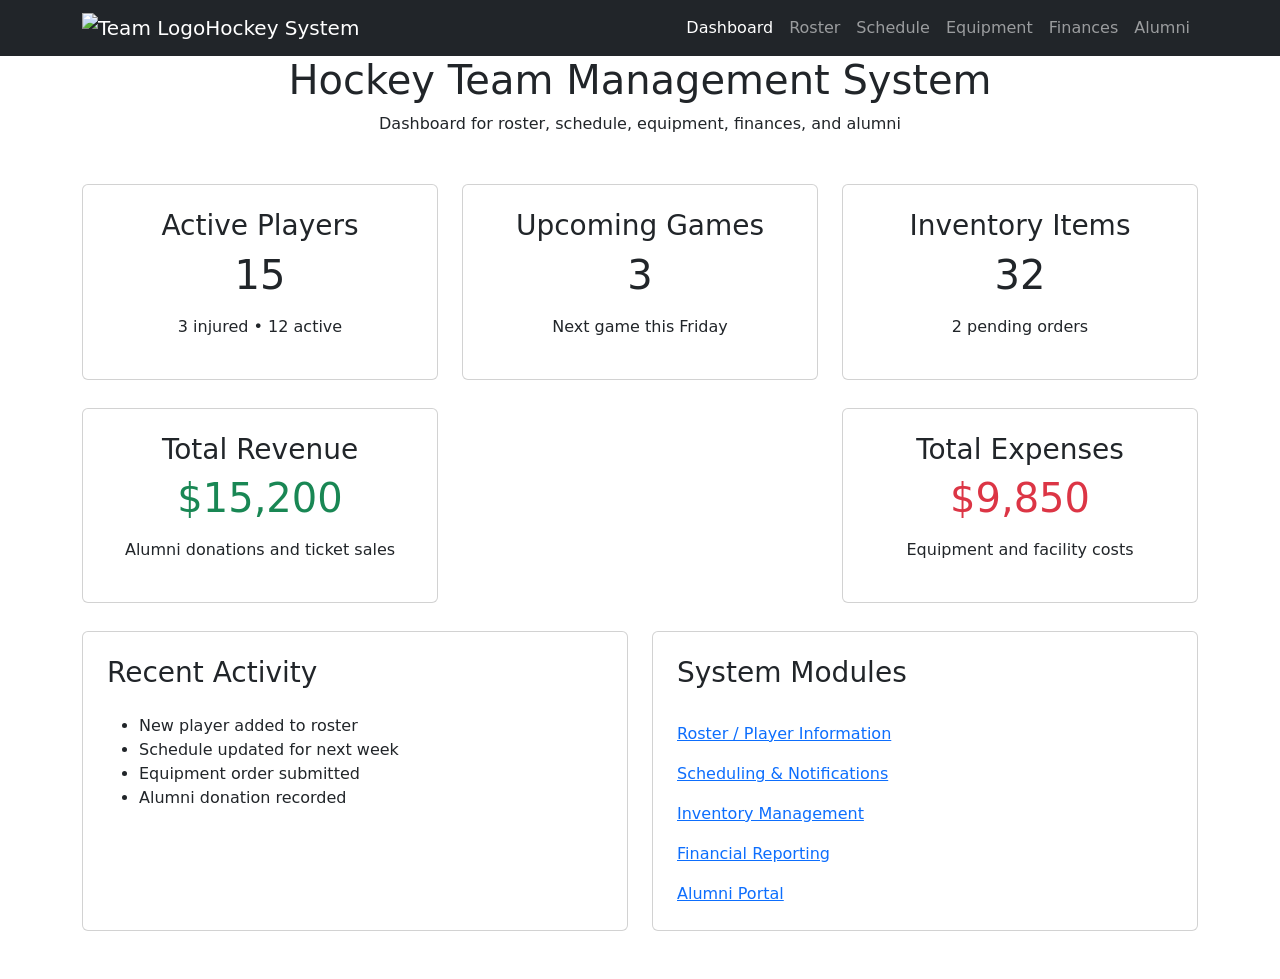
==== admin-dashboard.html @ c68a6c9d "Rename index.html to admin-dashboard.html new idea for public webpage" ====
<!DOCTYPE html>
<html lang="en">
<head>

  <!-- basic page settings -->
  <meta charset="UTF-8">

  <!-- for phones and tablets -->
  <meta name="viewport" content="width=device-width, initial-scale=1.0">

  <title>Hockey Team Dashboard</title>

  <!-- bootstrap css library -->
  <!-- used for layout, navbar, cards, and grid system -->
  <link href="https://cdn.jsdelivr.net/npm/bootstrap@5.3.3/dist/css/bootstrap.min.css" rel="stylesheet">

  <!-- our custom css file, only one file for the whole website -->
  <link rel="stylesheet" href="css/newstyle.css">

</head>
<body>


  <!-- ===============================
       NAVIGATION BAR
       =============================== -->

  <!-- top navigation menu to move between system pages -->
  <nav class="navbar navbar-expand-lg navbar-dark bg-dark">

    <div class="container">

      <!-- logo and system name-we need a better logo- -->
      <a class="navbar-brand d-flex align-items-center" href="index.html">

        <!-- team logo image, maybe later we can improve it -->
        <img src="images/team-logo0.png" alt="Team Logo" class="logo">

        <!-- system name- please change it -->
        Hockey System

      </a>

      <!-- hamburger menu button for small screens -->
      <button class="navbar-toggler" type="button"
              data-bs-toggle="collapse"
              data-bs-target="#navbarNav">

        <span class="navbar-toggler-icon"></span>

      </button>

      <!-- navigation links -->
      <div class="collapse navbar-collapse" id="navbarNav">

        <!-- align links to the right -->
        <ul class="navbar-nav ms-auto">

          <li class="nav-item">
            <a class="nav-link active" href="index.html">Dashboard</a>
          </li>

          <li class="nav-item">
            <a class="nav-link" href="roster.html">Roster</a>
          </li>

          <li class="nav-item">
            <a class="nav-link" href="schedule.html">Schedule</a>
          </li>

          <li class="nav-item">
            <a class="nav-link" href="equipment.html">Equipment</a>
          </li>

          <li class="nav-item">
            <a class="nav-link" href="finances.html">Finances</a>
          </li>

          <li class="nav-item">
            <a class="nav-link" href="alumni.html">Alumni</a>
          </li>

        </ul>

      </div>
    </div>
  </nav>


  <!-- ===============================
       HERO / HEADER SECTION
       =============================== -->

  <!-- red banner at the top of the page -->
  <section class="hero text-center">

    <div class="container">

      <!-- main system title -->
      <h1>Hockey Team Management System</h1>

      <!-- short description -->
      <p class="mb-0">
        Dashboard for roster, schedule, equipment, finances, and alumni
      </p>

    </div>

  </section>


  <!-- ===============================
       MAIN DASHBOARD CONTENT
       =============================== -->

  <main class="container my-5">

    <!-- first row with summary cards -->
    <div class="row g-4">

      <!-- active players card -->
      <div class="col-md-4">
        <div class="card p-4 card-box text-center">
          <h3>Active Players</h3>
          <p class="display-6">15</p>
          <p>3 injured • 12 active</p>
        </div>
      </div>

      <!-- upcoming games card -->
      <div class="col-md-4">
        <div class="card p-4 card-box text-center">
          <h3>Upcoming Games</h3>
          <p class="display-6">3</p>
          <p>Next game this Friday</p>
        </div>
      </div>

      <!-- inventory card -->
      <div class="col-md-4">
        <div class="card p-4 card-box text-center">
          <h3>Inventory Items</h3>
          <p class="display-6">32</p>
          <p>2 pending orders</p>
        </div>
      </div>

    </div>

   <!-- second row with finance cards -->
<div class="row g-4 mt-1">

  <!-- total revenue card -->
  <div class="col-md-4">
    <div class="card p-4 card-box text-center">
      <h3>Total Revenue</h3>
      <p class="display-6 text-success">$15,200</p>
      <p>Alumni donations and ticket sales</p>
    </div>
  </div>

  <!-- empty column just for spacing -->
  <div class="col-md-4"></div>

  <!-- total expenses card -->
  <div class="col-md-4">
    <div class="card p-4 card-box text-center">
      <h3>Total Expenses</h3>
      <p class="display-6 text-danger">$9,850</p>
      <p>Equipment and facility costs</p>
    </div>
  </div>

</div>

    <!-- third row of dashboard -->
    <div class="row g-4 mt-1">

      <!-- recent activity section -->
      <div class="col-md-6">
        <div class="card p-4 card-box h-100">

          <h3>Recent Activity</h3>

          <!-- list of recent actions in the system -->
          <ul class="mt-3">
            <li>New player added to roster</li>
            <li>Schedule updated for next week</li>
            <li>Equipment order submitted</li>
            <li>Alumni donation recorded</li>
          </ul>

        </div>
      </div>

      <!-- system modules links -->
      <div class="col-md-6">
        <div class="card p-4 card-box h-100">

          <h3>System Modules</h3>

          <!-- links to the different system pages -->
          <div class="row g-3 mt-2">

            <!-- roster module -->
            <div class="col-12">
              <a href="roster.html" class="module-link roster-bg">
                Roster / Player Information
              </a>
            </div>

            <!-- schedule module -->
            <div class="col-12">
              <a href="schedule.html" class="module-link schedule-bg">
                Scheduling & Notifications
              </a>
            </div>

            <!-- equipment module -->
            <div class="col-12">
              <a href="equipment.html" class="module-link equipment-bg">
                Inventory Management
              </a>
            </div>

            <!-- finances module -->
            <div class="col-12">
              <a href="finances.html" class="module-link finances-bg">
                Financial Reporting
              </a>
            </div>

            <!-- alumni module -->
            <div class="col-12">
              <a href="alumni.html" class="module-link alumni-bg">
                Alumni Portal
              </a>
            </div>

          </div>

        </div>
      </div>

    </div>

  </main>

  <!-- bootstrap javascript required for components like navbar -->
  <script src="https://cdn.jsdelivr.net/npm/bootstrap@5.3.3/dist/js/bootstrap.bundle.min.js"></script>

</body>
</html>
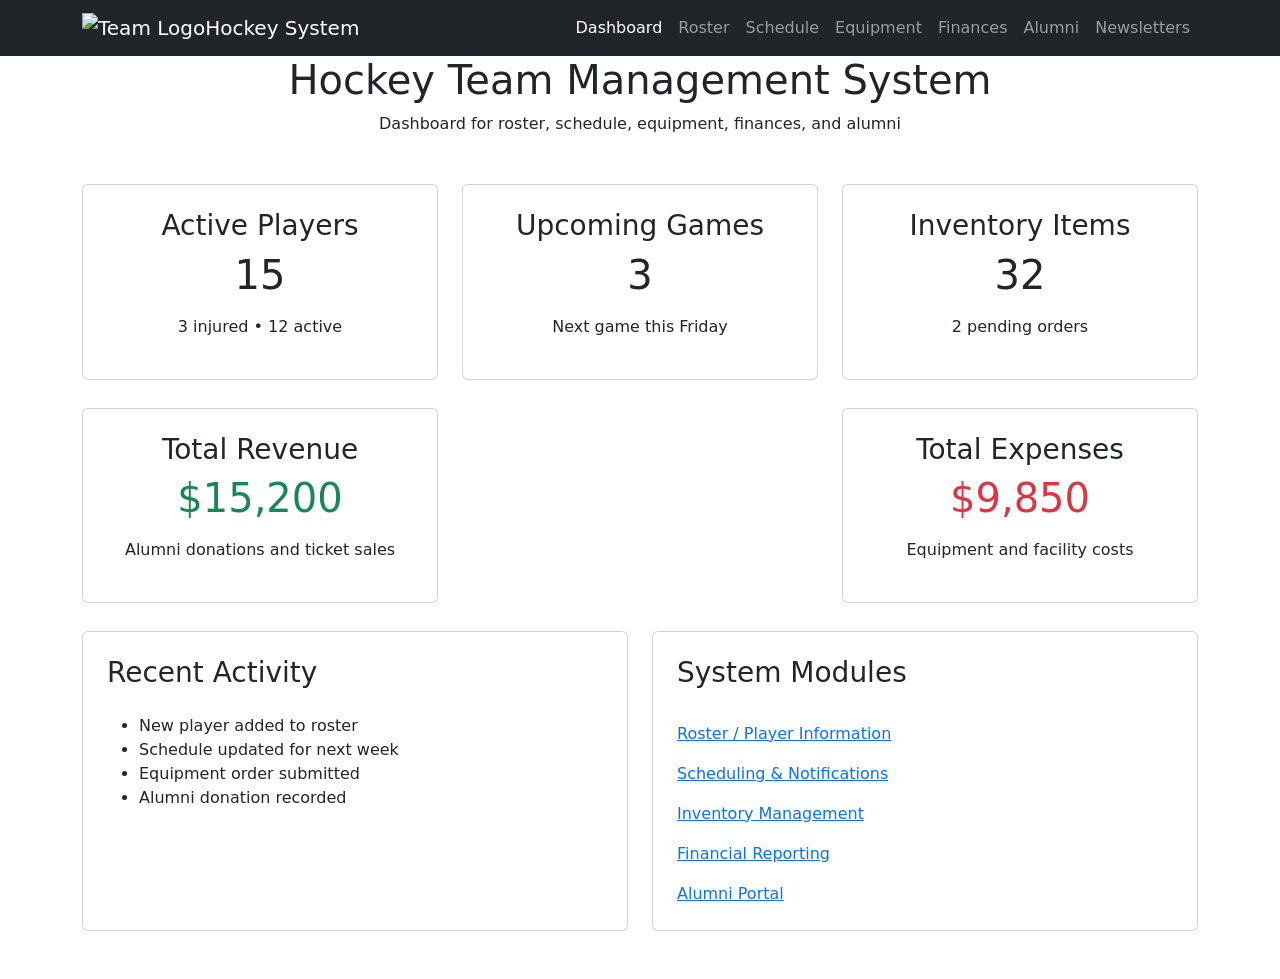
==== commit 16fa3aeb: "Update admin-dashboard.html" ====
--- a/admin-dashboard.html
+++ b/admin-dashboard.html
@@ -31,7 +31,7 @@
     <div class="container">
 
       <!-- logo and system name-we need a better logo- -->
-      <a class="navbar-brand d-flex align-items-center" href="index.html">
+      <a class="navbar-brand d-flex align-items-center" href="admin-dashboard.html">
 
         <!-- team logo image, maybe later we can improve it -->
         <img src="images/team-logo0.png" alt="Team Logo" class="logo">
@@ -56,31 +56,35 @@
         <!-- align links to the right -->
         <ul class="navbar-nav ms-auto">
 
-          <li class="nav-item">
-            <a class="nav-link active" href="index.html">Dashboard</a>
-          </li>
-
-          <li class="nav-item">
-            <a class="nav-link" href="roster.html">Roster</a>
-          </li>
-
-          <li class="nav-item">
-            <a class="nav-link" href="schedule.html">Schedule</a>
-          </li>
-
-          <li class="nav-item">
-            <a class="nav-link" href="equipment.html">Equipment</a>
-          </li>
-
-          <li class="nav-item">
-            <a class="nav-link" href="finances.html">Finances</a>
-          </li>
-
-          <li class="nav-item">
-            <a class="nav-link" href="alumni.html">Alumni</a>
-          </li>
-
-        </ul>
+  <li class="nav-item">
+    <a class="nav-link active" href="admin-dashboard.html">Dashboard</a>
+  </li>
+
+  <li class="nav-item">
+    <a class="nav-link" href="roster.html">Roster</a>
+  </li>
+
+  <li class="nav-item">
+    <a class="nav-link" href="schedule.html">Schedule</a>
+  </li>
+
+  <li class="nav-item">
+    <a class="nav-link" href="equipment.html">Equipment</a>
+  </li>
+
+  <li class="nav-item">
+    <a class="nav-link" href="finances.html">Finances</a>
+  </li>
+
+  <li class="nav-item">
+    <a class="nav-link" href="alumni.html">Alumni</a>
+  </li>
+
+  <li class="nav-item">
+    <a class="nav-link" href="newsletters.html">Newsletters</a>
+  </li>
+
+</ul>
 
       </div>
     </div>
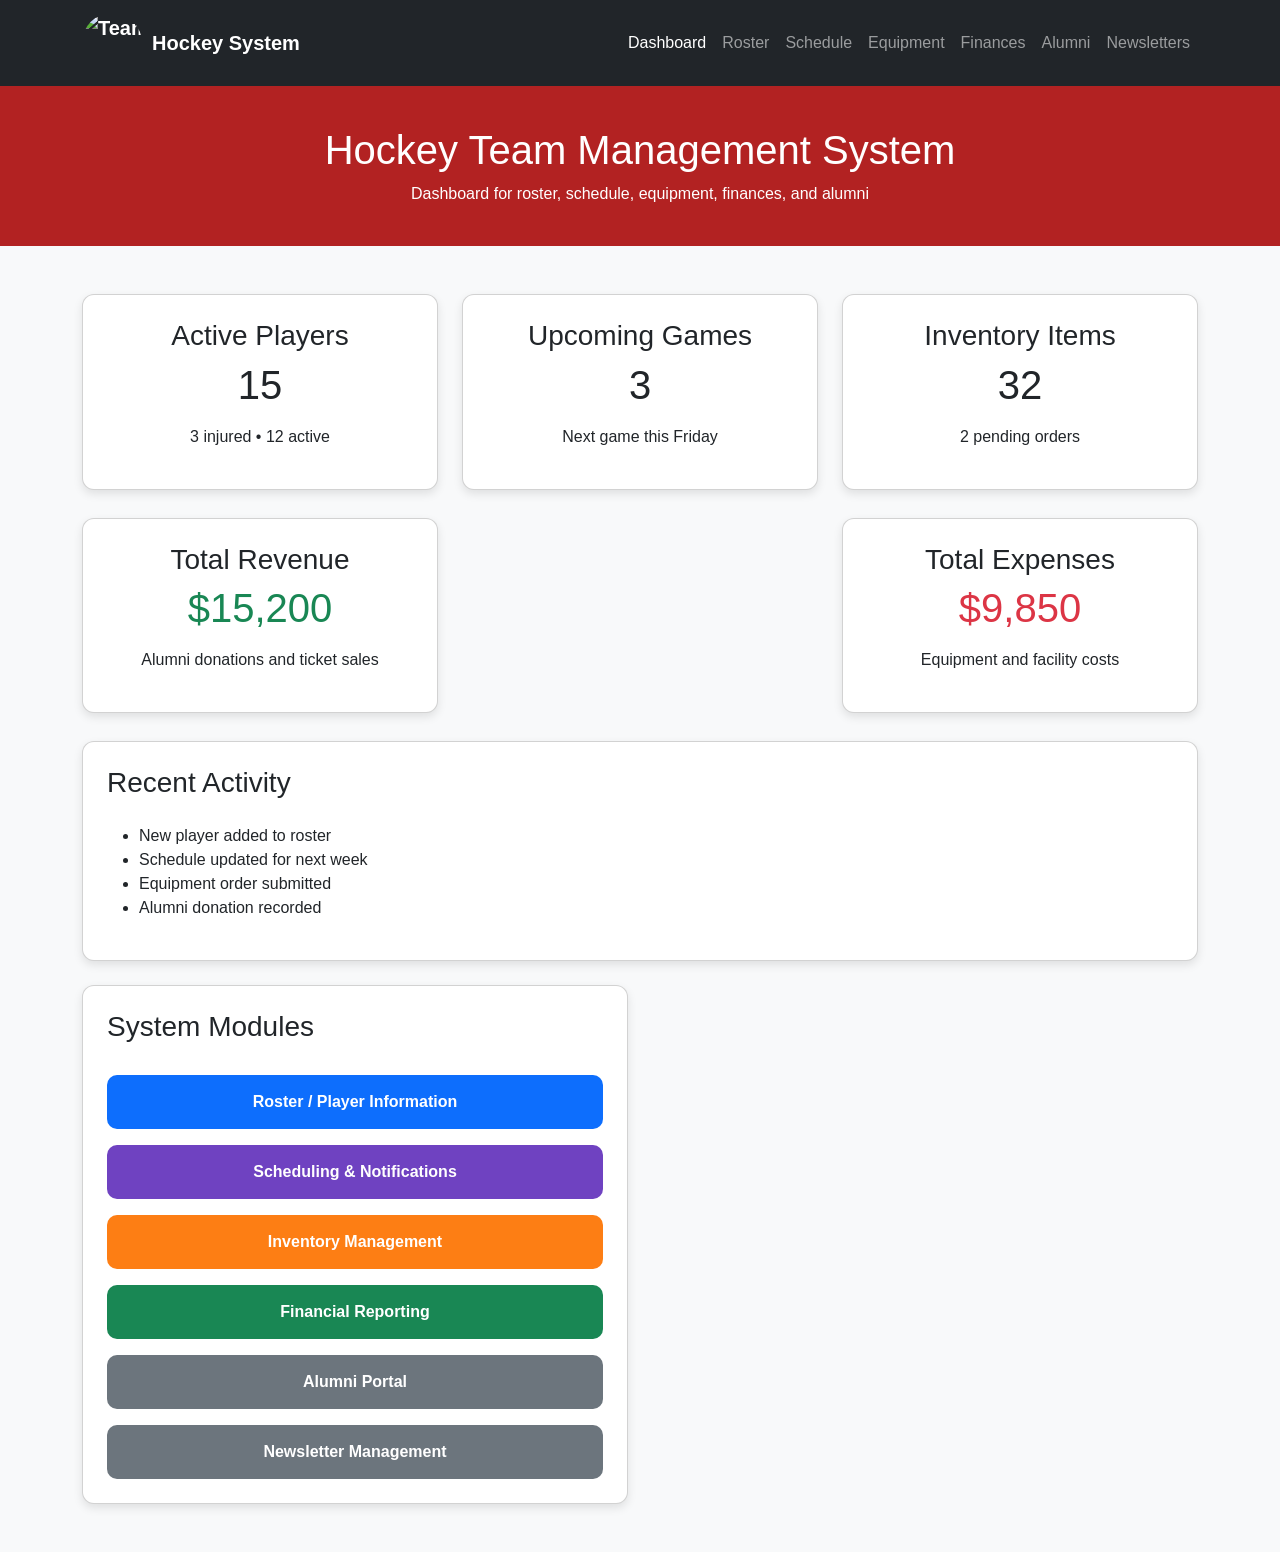
==== commit 320d9064: "Update admin-dashboard.html" ====
--- a/admin-dashboard.html
+++ b/admin-dashboard.html
@@ -181,7 +181,7 @@
     <div class="row g-4 mt-1">
 
       <!-- recent activity section -->
-      <div class="col-md-6">
+      <div class="col-md-12">
         <div class="card p-4 card-box h-100">
 
           <h3>Recent Activity</h3>
@@ -240,7 +240,14 @@
                 Alumni Portal
               </a>
             </div>
-
+            <!-- newsletter module -->
+            <div class="col-12">
+              <a href="newsletters.html" class="module-link newsletter-bg">
+                Newsletter Management
+              </a>
+            </div>
+
+</div>
           </div>
 
         </div>
--- a/css/newstyle.css
+++ b/css/newstyle.css
@@ -0,0 +1,133 @@
+body {
+  background: #f8f9fa;
+  font-family: Arial, Helvetica, sans-serif;
+}
+
+.hero {
+  background: #b22222;
+  color: white;
+  padding: 40px 0;
+}
+
+.card-box {
+  border-radius: 12px;
+  box-shadow: 0 4px 10px rgba(0, 0, 0, 0.1);
+}
+
+.logo {
+  width: 60px;
+  height: 60px;
+  object-fit: cover;
+  border-radius: 50%;
+  margin-right: 10px;
+}
+
+.profile-img {
+  width: 80px;
+  height: 80px;
+  object-fit: cover;
+  border-radius: 50%;
+  border: 3px solid #dee2e6;
+}
+
+.tab-box {
+  background: #e9ecef;
+  padding: 12px;
+  text-align: center;
+  border-radius: 8px;
+  font-weight: bold;
+}
+
+.active-tab {
+  background: #dc3545;
+  color: white;
+}
+
+.donation-box {
+  background: #ffffff;
+  border-left: 5px solid #198754;
+  padding: 12px;
+  border-radius: 8px;
+  margin-top: 10px;
+}
+
+.not-donated-box {
+  background: #ffffff;
+  border-left: 5px solid #dc3545;
+  padding: 12px;
+  border-radius: 8px;
+  margin-top: 10px;
+}
+
+.module-link {
+  display: block;
+  padding: 15px;
+  border-radius: 10px;
+  text-decoration: none;
+  color: white;
+  font-weight: bold;
+  text-align: center;
+}
+
+.module-link:hover {
+  color: white;
+  opacity: 0.95;
+}
+
+.roster-bg {
+  background: #0d6efd;
+}
+
+.schedule-bg {
+  background: #6f42c1;
+}
+
+.equipment-bg {
+  background: #fd7e14;
+}
+
+.finances-bg {
+  background: #198754;
+}
+
+.alumni-bg {
+  background: #6c757d;
+}
+
+.table {
+  background: white;
+  border-radius: 8px;
+  overflow: hidden;
+}
+
+.navbar-brand {
+  font-weight: 600;
+}
+
+main {
+  margin-top: 40px;
+}
+
+.btn-danger {
+  background-color: #b22222;
+  border-color: #b22222;
+}
+
+.btn-danger:hover {
+  background-color: #8e1b1b;
+  border-color: #8e1b1b;
+}
+
+@media (max-width: 768px) {
+  .hero {
+    padding: 25px 0;
+  }
+
+  .logo {
+    width: 45px;
+    height: 45px;
+  }
+}
+.newsletter-bg{
+  background-color:#6c757d;
+}
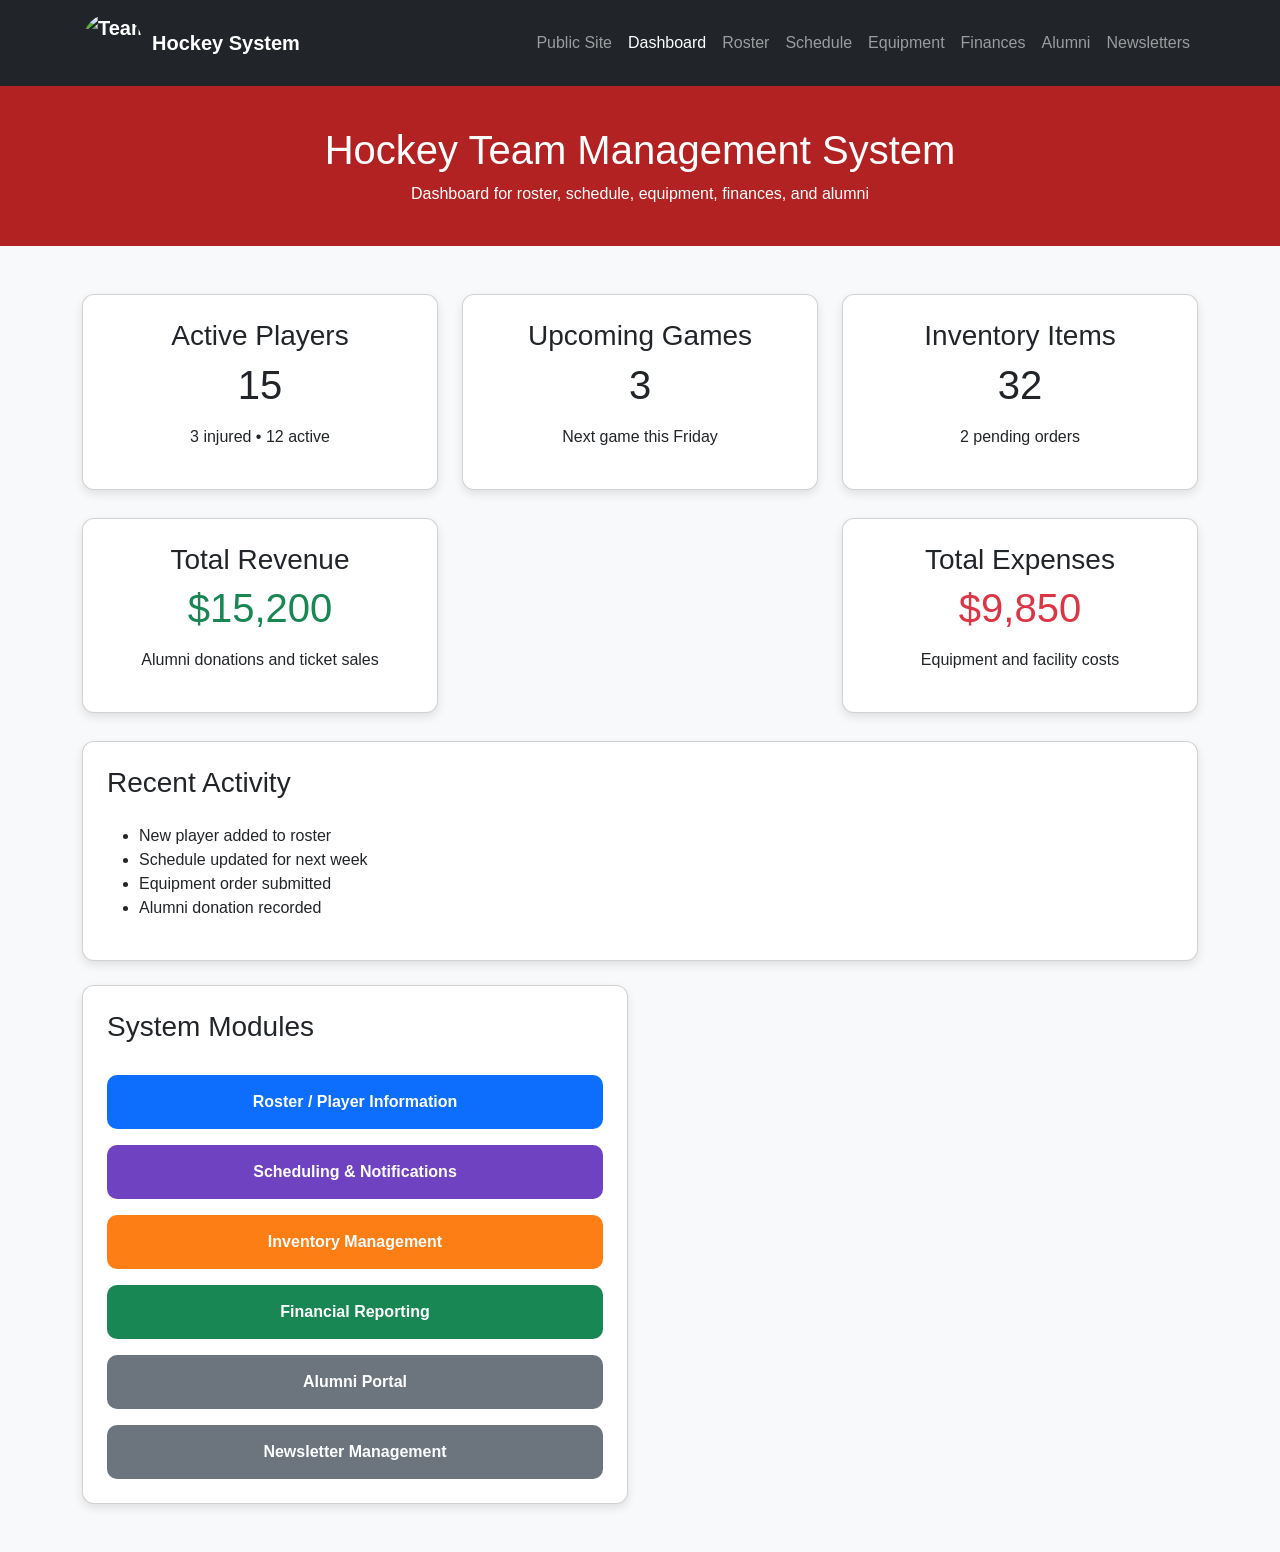
==== commit eebc53e0: "Update admin-dashboard.html" ====
--- a/admin-dashboard.html
+++ b/admin-dashboard.html
@@ -55,7 +55,11 @@
 
         <!-- align links to the right -->
         <ul class="navbar-nav ms-auto">
-
+          
+  <li class="nav-item">
+    <a class="nav-link" href="index.html">Public Site</a>
+  </li>
+          
   <li class="nav-item">
     <a class="nav-link active" href="admin-dashboard.html">Dashboard</a>
   </li>
@@ -203,8 +207,8 @@
 
           <h3>System Modules</h3>
 
-          <!-- links to the different system pages -->
-          <div class="row g-3 mt-2">
+          <!-- links to the different system pages changed to center the menu -->
+          <div class="row g-3 mt-2 justify-content-center">
 
             <!-- roster module -->
             <div class="col-12">
